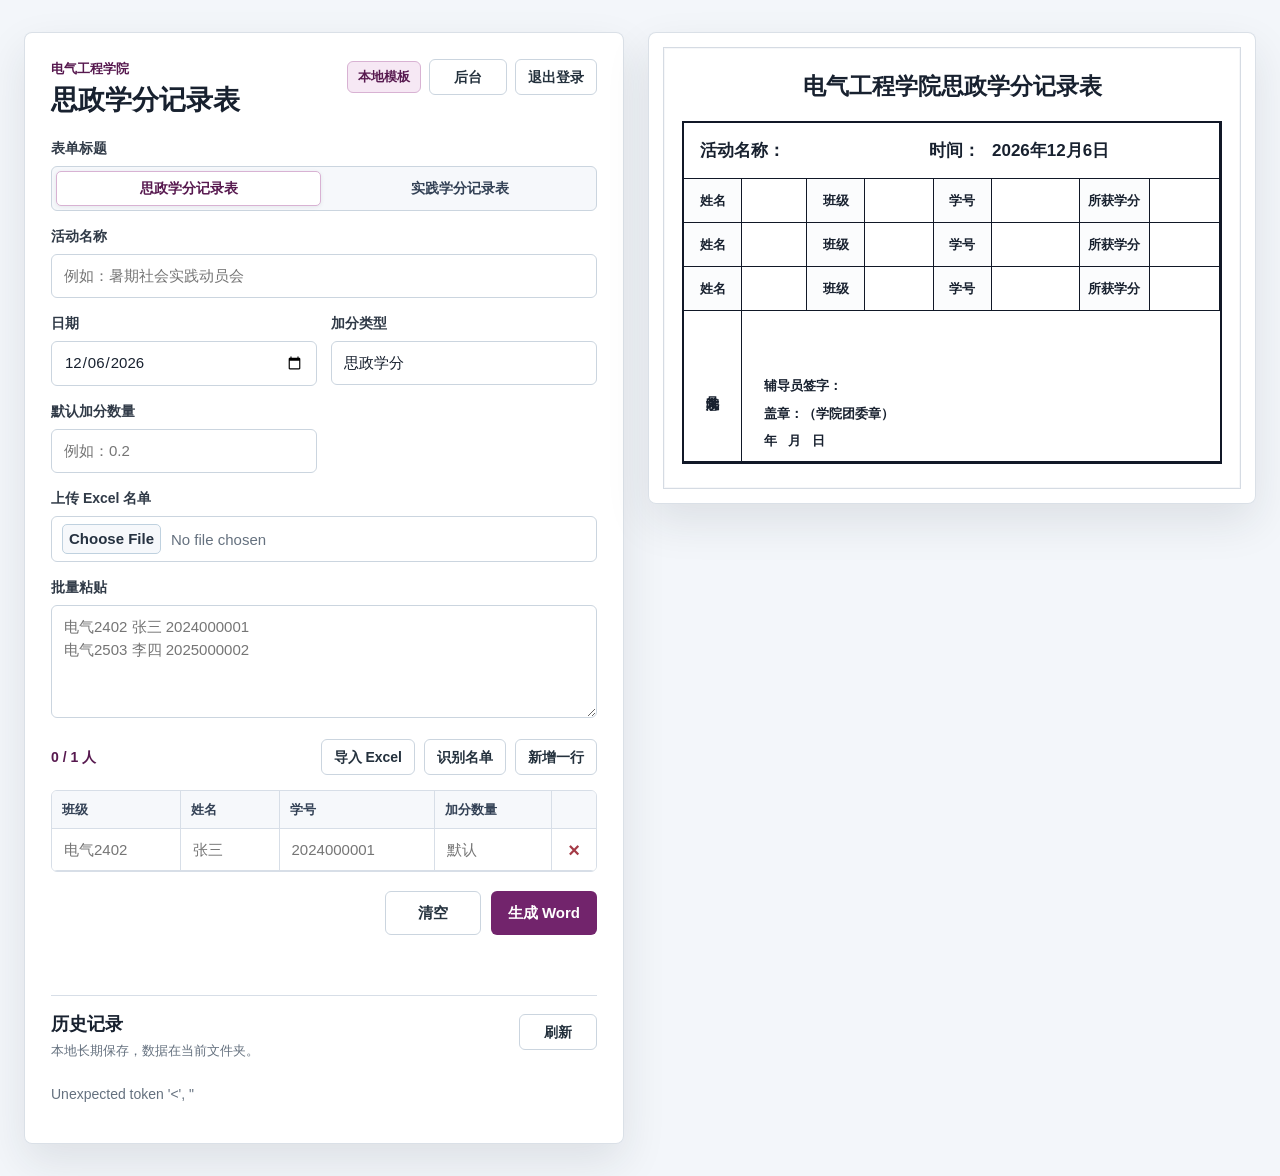
==== index.html @ 794c8728 "Initial sanitized web form generator" ====
<!doctype html>
<html lang="zh-CN">
  <head>
    <meta charset="utf-8" />
    <meta name="viewport" content="width=device-width, initial-scale=1" />
    <title>思政学分记录表自动生成器</title>
    <link rel="stylesheet" href="/app.css" />
  </head>
  <body>
    <main class="app-shell">
      <section class="form-panel" aria-labelledby="page-title">
        <div class="title-row">
          <div>
            <p class="eyebrow">电气工程学院</p>
            <h1 id="page-title">思政学分记录表</h1>
          </div>
          <div class="title-actions">
            <div class="status-pill" id="server-status">本地模板</div>
            <a class="secondary compact button-link" href="/admin">后台</a>
            <button class="secondary compact" type="button" id="logout-btn">退出登录</button>
          </div>
        </div>

        <form id="auto-form" autocomplete="off">
          <div class="field wide">
            <label>表单标题</label>
            <div class="segmented-control" role="radiogroup" aria-label="表单标题">
              <label class="segmented-option">
                <input type="radio" name="titleType" value="ideology" checked />
                <span>思政学分记录表</span>
              </label>
              <label class="segmented-option">
                <input type="radio" name="titleType" value="practice" />
                <span>实践学分记录表</span>
              </label>
            </div>
          </div>

          <div class="field wide">
            <label for="activityName">活动名称</label>
            <input id="activityName" name="activityName" type="text" placeholder="例如：暑期社会实践动员会" required />
          </div>

          <div class="field">
            <label for="date">日期</label>
            <input id="date" name="date" type="date" required />
          </div>

          <div class="field">
            <label for="creditType">加分类型</label>
            <input id="creditType" name="creditType" type="text" value="思政学分" required />
          </div>

          <div class="field">
            <label for="defaultPoints">默认加分数量</label>
            <input id="defaultPoints" name="defaultPoints" type="text" inputmode="decimal" placeholder="例如：0.2" />
          </div>

          <div class="field wide">
            <label for="rosterFile">上传 Excel 名单</label>
            <input id="rosterFile" name="rosterFile" type="file" accept=".xlsx" />
          </div>

          <div class="field wide">
            <label for="batchText">批量粘贴</label>
            <textarea id="batchText" name="batchText" rows="4" placeholder="电气2402 张三 2024000001&#10;电气2503 李四 2025000002"></textarea>
          </div>

          <div class="roster-toolbar wide">
            <span id="row-count">0 人</span>
            <button class="secondary compact" type="button" id="import-btn">导入 Excel</button>
            <button class="secondary compact" type="button" id="parse-btn">识别名单</button>
            <button class="secondary compact" type="button" id="add-row-btn">新增一行</button>
          </div>

          <div class="roster-table wide" aria-label="名单明细">
            <div class="roster-head">班级</div>
            <div class="roster-head">姓名</div>
            <div class="roster-head">学号</div>
            <div class="roster-head">加分数量</div>
            <div class="roster-head"></div>
            <div id="entries"></div>
          </div>

          <div class="actions">
            <button class="secondary" type="button" id="reset-btn">清空</button>
            <button class="primary" type="submit" id="submit-btn">生成 Word</button>
          </div>
        </form>

        <p class="message" id="message" role="status" aria-live="polite"></p>

        <section class="history-panel" aria-labelledby="history-title">
          <div class="history-title-row">
            <div>
              <h2 id="history-title">历史记录</h2>
              <p>本地长期保存，数据在当前文件夹。</p>
            </div>
            <button class="secondary compact" type="button" id="refresh-history-btn">刷新</button>
          </div>
          <div class="history-list" id="history-list"></div>
        </section>
      </section>

      <aside class="preview-panel" aria-label="模板预览">
        <div class="paper">
          <h2 id="preview-title">电气工程学院思政学分记录表</h2>
          <div class="table-preview">
            <div class="cell full"><strong>活动名称：</strong><span id="preview-activity"></span><strong>时间：</strong><span id="preview-date"></span></div>
            <div id="preview-rows"></div>
            <div class="cell opinion">学院意见</div>
            <div class="cell sign"><br /><br />辅导员签字：<br />盖章：（学院团委章）<br />年&nbsp;&nbsp;&nbsp;月&nbsp;&nbsp;&nbsp;日</div>
          </div>
        </div>
      </aside>
    </main>
    <script src="/app.js"></script>
  </body>
</html>
---- app.css ----
:root {
  color-scheme: light;
  --ink: #18212f;
  --muted: #65717f;
  --line: #d7dee7;
  --surface: #ffffff;
  --surface-soft: #f6f8fb;
  --bg: #f3f6fa;
  --accent: #72246c;
  --accent-strong: #57194f;
  --accent-soft: #f6e8f4;
  --accent-border: #d8b2d3;
  --danger: #a43a46;
  --danger-soft: #fff2f4;
  --shadow: 0 18px 44px rgba(28, 38, 48, 0.1);
  font-family: -apple-system, BlinkMacSystemFont, "Segoe UI", "PingFang SC", "Microsoft YaHei", sans-serif;
}

* {
  box-sizing: border-box;
}

html {
  min-height: 100%;
}

body {
  margin: 0;
  min-width: 320px;
  min-height: 100vh;
  color: var(--ink);
  background: var(--bg);
  font-size: 15px;
  line-height: 1.5;
}

button,
input,
textarea,
.button-link {
  font: inherit;
}

button,
input,
textarea,
.button-link,
.history-item,
.paper {
  max-width: 100%;
}

.app-shell {
  width: min(1360px, calc(100vw - 48px));
  min-height: 100vh;
  margin: 0 auto;
  padding: 32px 0;
  display: grid;
  grid-template-columns: minmax(520px, 600px) minmax(0, 1fr);
  gap: 24px;
  align-items: start;
}

.admin-shell {
  width: min(1120px, calc(100vw - 48px));
  min-height: 100vh;
  margin: 0 auto;
  padding: 32px 0;
}

.login-shell {
  width: min(430px, calc(100vw - 36px));
  min-height: 100vh;
  margin: 0 auto;
  display: grid;
  align-items: center;
  padding: 28px 0;
}

.login-card {
  border: 1px solid rgba(148, 163, 184, 0.34);
  border-radius: 8px;
  background: rgba(255, 255, 255, 0.97);
  box-shadow: var(--shadow);
  padding: 28px;
}

.login-card h1 {
  margin-bottom: 22px;
}

.login-card form {
  display: grid;
  grid-template-columns: 1fr;
  gap: 14px;
}

.login-card button {
  width: 100%;
}

.form-panel,
.preview-panel,
.admin-panel {
  background: rgba(255, 255, 255, 0.96);
  border: 1px solid rgba(148, 163, 184, 0.34);
  border-radius: 8px;
  box-shadow: var(--shadow);
}

.form-panel {
  padding: 26px;
  min-width: 0;
}

.admin-panel {
  padding: 26px;
}

.preview-panel {
  padding: 20px;
  overflow: auto;
  position: sticky;
  top: 24px;
  max-height: calc(100vh - 48px);
}

.title-row {
  display: flex;
  align-items: flex-start;
  justify-content: space-between;
  gap: 16px;
  margin-bottom: 22px;
}

.title-actions {
  display: flex;
  align-items: center;
  justify-content: flex-end;
  flex-wrap: wrap;
  gap: 8px;
}

.eyebrow {
  margin: 0 0 5px;
  color: var(--accent-strong);
  font-size: 13px;
  font-weight: 800;
}

h1,
h2 {
  margin: 0;
  letter-spacing: 0;
}

h1 {
  font-size: 27px;
  line-height: 1.22;
}

.status-pill {
  flex: 0 0 auto;
  min-height: 32px;
  display: inline-flex;
  align-items: center;
  justify-content: center;
  border: 1px solid var(--accent-border);
  background: var(--accent-soft);
  color: var(--accent-strong);
  border-radius: 6px;
  padding: 5px 10px;
  font-size: 13px;
  font-weight: 800;
  white-space: nowrap;
}

form {
  display: grid;
  grid-template-columns: repeat(2, minmax(0, 1fr));
  gap: 15px 14px;
}

.field {
  min-width: 0;
}

.wide {
  grid-column: 1 / -1;
}

label {
  display: block;
  margin-bottom: 7px;
  color: #303a47;
  font-size: 14px;
  font-weight: 800;
}

.segmented-control {
  display: grid;
  grid-template-columns: repeat(2, minmax(0, 1fr));
  gap: 6px;
  min-height: 44px;
  padding: 4px;
  border: 1px solid #cbd5df;
  border-radius: 6px;
  background: var(--surface-soft);
}

.segmented-option {
  min-width: 0;
  margin: 0;
  cursor: pointer;
}

.segmented-option input {
  position: absolute;
  width: 1px;
  height: 1px;
  opacity: 0;
  pointer-events: none;
}

.segmented-option span {
  min-height: 34px;
  display: flex;
  align-items: center;
  justify-content: center;
  border: 1px solid transparent;
  border-radius: 5px;
  padding: 6px 10px;
  color: #334155;
  font-size: 14px;
  font-weight: 900;
  text-align: center;
  overflow-wrap: anywhere;
}

.segmented-option input:checked + span {
  border-color: var(--accent-border);
  background: #fff;
  color: var(--accent-strong);
  box-shadow: 0 1px 4px rgba(28, 38, 48, 0.08);
}

.segmented-option input:focus-visible + span {
  box-shadow: 0 0 0 3px rgba(114, 36, 108, 0.15);
}

input,
textarea {
  width: 100%;
  min-width: 0;
  min-height: 44px;
  border: 1px solid #cbd5df;
  border-radius: 6px;
  padding: 9px 12px;
  background: #fff;
  color: var(--ink);
  outline: none;
  transition: border-color 0.16s ease, box-shadow 0.16s ease, background 0.16s ease;
}

textarea {
  min-height: 112px;
  resize: vertical;
  line-height: 1.55;
}

input[type="file"] {
  padding: 7px 10px;
  color: var(--muted);
}

input[type="file"]::file-selector-button {
  min-height: 30px;
  margin-right: 10px;
  border: 1px solid #bfd1df;
  border-radius: 5px;
  background: var(--surface-soft);
  color: #263241;
  font-weight: 800;
  cursor: pointer;
}

input:focus,
textarea:focus {
  border-color: var(--accent);
  box-shadow: 0 0 0 3px rgba(114, 36, 108, 0.15);
}

.roster-toolbar {
  display: flex;
  align-items: center;
  justify-content: flex-end;
  flex-wrap: wrap;
  gap: 9px;
  min-width: 0;
  color: var(--muted);
  font-size: 14px;
}

#row-count {
  margin-right: auto;
  min-height: 36px;
  display: inline-flex;
  align-items: center;
  color: var(--accent-strong);
  font-weight: 900;
  white-space: nowrap;
}

.roster-table {
  display: grid;
  grid-template-columns:
    minmax(112px, 0.95fr)
    minmax(86px, 0.72fr)
    minmax(148px, 1.14fr)
    minmax(108px, 0.86fr)
    44px;
  width: 100%;
  border: 1px solid var(--line);
  border-radius: 6px;
  overflow-x: auto;
  background: #fff;
  -webkit-overflow-scrolling: touch;
}

.roster-head {
  min-height: 38px;
  display: flex;
  align-items: center;
  padding: 8px 10px;
  background: var(--surface-soft);
  border-right: 1px solid var(--line);
  border-bottom: 1px solid var(--line);
  color: #334155;
  font-size: 13px;
  font-weight: 900;
  white-space: nowrap;
}

.roster-head:nth-child(5) {
  border-right: 0;
}

#entries,
.entry-row,
#preview-rows {
  display: contents;
}

.entry-row input {
  min-height: 42px;
  border: 0;
  border-radius: 0;
  border-right: 1px solid var(--line);
  border-bottom: 1px solid var(--line);
  background: #fff;
}

.entry-row input[data-invalid="true"] {
  background: #fff4f1;
  box-shadow: inset 0 0 0 1px #dc8a7d;
}

.entry-row input:focus {
  position: relative;
  z-index: 1;
}

.remove-row {
  width: 44px;
  min-width: 44px;
  min-height: 42px;
  padding: 0;
  border: 0;
  border-bottom: 1px solid var(--line);
  border-radius: 0;
  background: #fff;
  color: var(--danger);
  font-size: 20px;
  line-height: 1;
}

.remove-row:hover {
  background: var(--danger-soft);
}

.actions {
  grid-column: 1 / -1;
  display: flex;
  justify-content: flex-end;
  gap: 10px;
  margin-top: 4px;
}

button,
.button-link {
  min-width: 96px;
  min-height: 44px;
  border-radius: 6px;
  padding: 0 16px;
  border: 1px solid transparent;
  display: inline-flex;
  align-items: center;
  justify-content: center;
  cursor: pointer;
  font-weight: 900;
  line-height: 1.2;
  text-decoration: none;
  white-space: nowrap;
  transition: background 0.16s ease, border-color 0.16s ease, color 0.16s ease, transform 0.12s ease;
}

button:hover:not(:disabled),
.button-link:hover {
  transform: translateY(-1px);
}

button:disabled {
  cursor: wait;
  opacity: 0.68;
}

.compact {
  min-width: 78px;
  min-height: 36px;
  padding: 0 12px;
  font-size: 14px;
}

.primary {
  color: #fff;
  background: var(--accent);
}

.primary:hover:not(:disabled) {
  background: var(--accent-strong);
}

.secondary {
  color: #24313d;
  background: #fff;
  border-color: #cbd5df;
}

.secondary:hover {
  background: var(--surface-soft);
}

.danger {
  color: var(--danger);
  background: #fff;
  border-color: #e4b8bf;
}

.danger:hover {
  background: var(--danger-soft);
}

.message {
  min-height: 22px;
  margin: 16px 0 0;
  color: var(--muted);
  font-size: 14px;
  overflow-wrap: anywhere;
}

.message.error {
  color: #a12f2f;
}

.message.success {
  color: var(--accent-strong);
}

.history-panel {
  margin-top: 22px;
  padding-top: 18px;
  border-top: 1px solid var(--line);
}

.history-title-row {
  display: flex;
  align-items: flex-start;
  justify-content: space-between;
  gap: 14px;
  margin-bottom: 12px;
}

.history-title-row h2 {
  font-size: 18px;
  line-height: 1.2;
}

.history-title-row p {
  margin: 5px 0 0;
  color: var(--muted);
  font-size: 13px;
}

.history-list {
  display: grid;
  gap: 10px;
}

.admin-stats {
  display: grid;
  grid-template-columns: repeat(4, minmax(0, 1fr));
  gap: 12px;
  margin: 8px 0 14px;
}

.stat-card {
  min-width: 0;
  min-height: 86px;
  display: grid;
  align-content: center;
  gap: 8px;
  border: 1px solid var(--line);
  border-radius: 6px;
  padding: 14px;
  background: #fff;
}

.stat-card span {
  color: var(--muted);
  font-size: 13px;
  font-weight: 800;
}

.stat-card strong {
  color: var(--accent-strong);
  font-size: 30px;
  line-height: 1;
}

.admin-meta {
  min-height: 22px;
  margin: 0 0 18px;
  color: var(--muted);
  font-size: 13px;
}

.admin-section {
  padding-top: 18px;
  border-top: 1px solid var(--line);
}

.admin-section + .admin-section {
  margin-top: 22px;
}

.admin-table-wrap {
  width: 100%;
  overflow-x: auto;
  border: 1px solid var(--line);
  border-radius: 6px;
  background: #fff;
  -webkit-overflow-scrolling: touch;
}

.admin-table {
  width: 100%;
  min-width: 780px;
  border-collapse: collapse;
  table-layout: fixed;
}

.admin-table th,
.admin-table td {
  padding: 10px 12px;
  border-bottom: 1px solid var(--line);
  text-align: left;
  vertical-align: middle;
  font-size: 13px;
  overflow-wrap: anywhere;
}

.admin-table th {
  background: var(--surface-soft);
  color: #334155;
  font-weight: 900;
  white-space: nowrap;
}

.admin-table tr:last-child td {
  border-bottom: 0;
}

.admin-table th:nth-child(1),
.admin-table td:nth-child(1) {
  width: 150px;
}

.admin-table th:nth-child(2),
.admin-table td:nth-child(2),
.admin-table th:nth-child(3),
.admin-table td:nth-child(3) {
  width: 166px;
}

.ip-cell {
  color: var(--accent-strong);
  font-weight: 900;
}

.ua-cell {
  color: var(--muted);
  font-size: 12px;
}

.admin-empty {
  height: 58px;
  color: var(--muted);
  text-align: center;
}

.login-state {
  min-width: 48px;
  min-height: 26px;
  display: inline-flex;
  align-items: center;
  justify-content: center;
  border-radius: 5px;
  padding: 3px 8px;
  font-size: 12px;
  font-weight: 900;
}

.login-state.success {
  border: 1px solid var(--accent-border);
  background: var(--accent-soft);
  color: var(--accent-strong);
}

.login-state.failed {
  border: 1px solid #e4b8bf;
  background: var(--danger-soft);
  color: var(--danger);
}

.history-empty {
  min-height: 44px;
  display: flex;
  align-items: center;
  color: var(--muted);
  font-size: 14px;
}

.history-item {
  border: 1px solid var(--line);
  border-radius: 6px;
  padding: 12px;
  background: #fff;
}

.history-main {
  display: flex;
  align-items: flex-start;
  justify-content: space-between;
  gap: 12px;
  margin-bottom: 10px;
}

.history-main > div:first-child {
  min-width: 0;
}

.history-name {
  font-weight: 900;
  line-height: 1.35;
  overflow-wrap: anywhere;
}

.history-meta {
  margin-top: 4px;
  color: var(--muted);
  font-size: 13px;
  line-height: 1.45;
  overflow-wrap: anywhere;
}

.history-actions {
  display: flex;
  justify-content: flex-end;
  flex-wrap: wrap;
  gap: 8px;
}

.paper {
  width: 100%;
  min-width: 0;
  background: #fff;
  border: 1px solid #d5dbe3;
  padding: 30px 28px;
  box-shadow: inset 0 0 0 1px #f6f7f9;
}

.paper h2 {
  margin-bottom: 20px;
  text-align: center;
  font-size: 23px;
  line-height: 1.25;
  font-weight: 700;
}

.table-preview {
  display: grid;
  grid-template-columns:
    58px minmax(54px, 1fr)
    58px minmax(68px, 1.05fr)
    58px minmax(88px, 1.22fr)
    70px minmax(70px, 1fr);
  border: 2px solid #111827;
  font-size: 13px;
  font-weight: 700;
}

.cell {
  min-width: 0;
  min-height: 44px;
  border-right: 1px solid #111827;
  border-bottom: 1px solid #111827;
  display: flex;
  align-items: center;
  justify-content: center;
  padding: 7px 8px;
  text-align: center;
  overflow-wrap: anywhere;
}

.preview-empty {
  color: #9aa3ad;
  font-weight: 500;
}

.cell:nth-child(8n + 1) {
  border-left: 0;
}

.full {
  grid-column: 1 / -1;
  min-height: 56px;
  justify-content: flex-start;
  align-content: center;
  flex-wrap: wrap;
  gap: 8px 12px;
  padding-left: 16px;
  padding-right: 16px;
  font-size: 17px;
}

.full span {
  min-width: 120px;
  text-align: left;
}

.label {
  background: #fbfcfd;
}

.value {
  font-weight: 500;
}

.opinion {
  grid-column: span 1;
  min-height: 124px;
  writing-mode: vertical-rl;
  letter-spacing: 0;
}

.sign {
  grid-column: span 7;
  min-height: 124px;
  justify-content: flex-start;
  padding-left: 22px;
  line-height: 2.1;
  border-right: 0;
  text-align: left;
}

@media (max-width: 1280px) {
  .preview-panel {
    padding: 14px;
  }

  .paper {
    padding: 24px 18px;
  }
}

@media (max-width: 1120px) {
  .app-shell {
    grid-template-columns: 1fr;
    align-items: stretch;
  }

  .preview-panel {
    position: static;
    max-height: none;
  }
}

@media (max-width: 720px) {
  .app-shell,
  .admin-shell {
    width: calc(100vw - 28px);
    padding: 18px 0;
    gap: 18px;
  }

  .form-panel,
  .preview-panel,
  .admin-panel {
    padding: 18px;
  }

  form {
    grid-template-columns: 1fr;
  }

  .title-row {
    align-items: flex-start;
    flex-direction: column;
  }

  .title-actions {
    width: 100%;
    justify-content: flex-start;
  }

  .title-actions .compact {
    flex: 1 1 96px;
  }

  h1 {
    font-size: 24px;
  }

  .admin-stats {
    grid-template-columns: repeat(2, minmax(0, 1fr));
    gap: 10px;
  }

  .stat-card {
    min-height: 78px;
    padding: 12px;
  }

  .stat-card strong {
    font-size: 25px;
  }

  .admin-table {
    min-width: 720px;
  }

  .roster-toolbar {
    justify-content: flex-start;
  }

  #row-count {
    width: 100%;
    margin-right: 0;
  }

  .roster-toolbar .compact {
    flex: 1 1 118px;
  }

  .segmented-control {
    grid-template-columns: 1fr;
  }

  .roster-table {
    grid-template-columns:
      minmax(70px, 0.9fr)
      minmax(62px, 0.75fr)
      minmax(92px, 1fr)
      minmax(58px, 0.72fr)
      34px;
    font-size: 13px;
  }

  .roster-head {
    padding: 7px 8px;
    font-size: 12px;
  }

  .entry-row input {
    padding: 7px 8px;
    font-size: 13px;
  }

  .remove-row {
    width: 34px;
    min-width: 34px;
    font-size: 18px;
  }

  .actions {
    flex-direction: column-reverse;
  }

  .actions button {
    width: 100%;
  }

  .history-title-row {
    align-items: stretch;
  }

  .history-actions .compact {
    flex: 1 1 86px;
  }

  .paper {
    min-width: 0;
    padding: 18px 14px;
  }

  .paper h2 {
    margin-bottom: 14px;
    font-size: 18px;
  }

  .table-preview {
    grid-template-columns:
      34px minmax(24px, 1fr)
      34px minmax(28px, 1fr)
      34px minmax(50px, 1.2fr)
      40px minmax(30px, 1fr);
    font-size: 11px;
  }

  .cell {
    min-height: 36px;
    padding: 5px 4px;
  }

  .full {
    min-height: 48px;
    gap: 4px 8px;
    padding: 8px;
    font-size: 12px;
  }

  .full span {
    min-width: 0;
  }

  .opinion,
  .sign {
    min-height: 104px;
  }

  .sign {
    padding-left: 12px;
    line-height: 1.9;
  }
}

@media (max-width: 460px) {
  .app-shell {
    width: calc(100vw - 20px);
  }

  .form-panel,
  .preview-panel {
    padding: 15px;
  }

  .title-row,
  .history-title-row,
  .history-main {
    flex-direction: column;
  }

  .title-actions {
    justify-content: flex-start;
  }

  .status-pill {
    max-width: 100%;
  }

  .history-main .status-pill {
    align-self: flex-start;
  }

  textarea {
    min-height: 132px;
  }

  .paper {
    padding: 14px 10px;
  }

  .paper h2 {
    font-size: 16px;
  }

  .table-preview {
    grid-template-columns:
      28px minmax(18px, 1fr)
      28px minmax(24px, 1fr)
      28px minmax(42px, 1.25fr)
      32px minmax(24px, 1fr);
    font-size: 10px;
  }

  .cell {
    min-height: 34px;
    padding: 4px 3px;
  }

  .full {
    min-height: 46px;
    padding: 6px;
    font-size: 10px;
  }

  .opinion,
  .sign {
    min-height: 96px;
  }

  .sign {
    padding-left: 8px;
  }
}
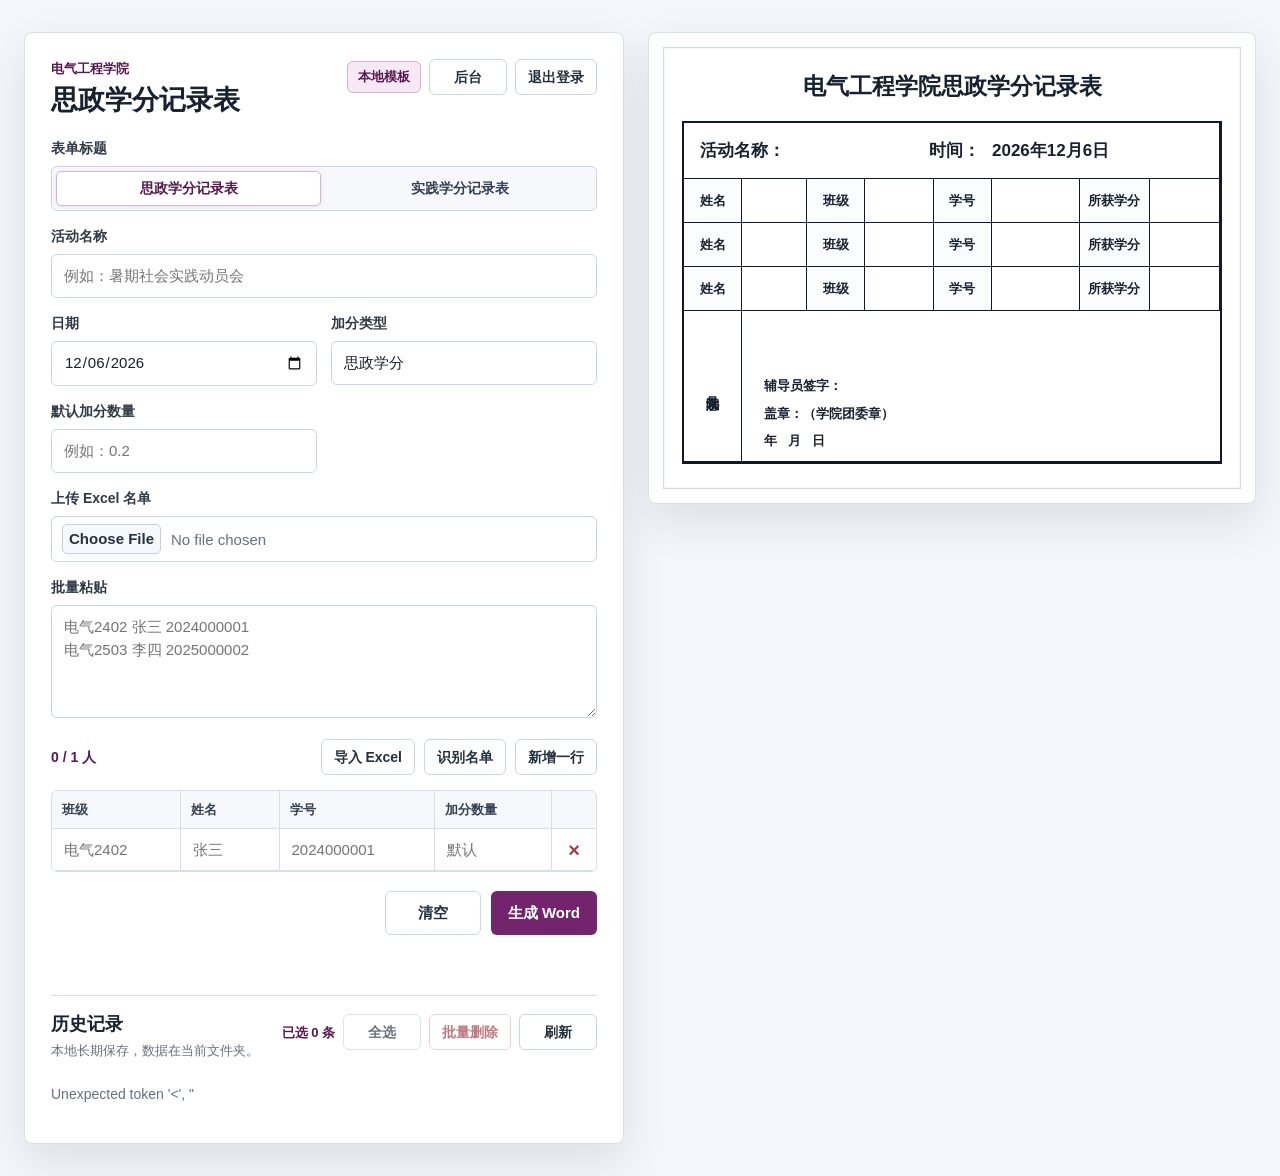
==== commit 3beebe8e: "Add bulk history deletion" ====
--- a/index.html
+++ b/index.html
@@ -96,7 +96,12 @@
               <h2 id="history-title">历史记录</h2>
               <p>本地长期保存，数据在当前文件夹。</p>
             </div>
-            <button class="secondary compact" type="button" id="refresh-history-btn">刷新</button>
+            <div class="history-tools">
+              <span id="history-selected-count">已选 0 条</span>
+              <button class="secondary compact" type="button" id="toggle-history-selection-btn">全选</button>
+              <button class="danger compact" type="button" id="bulk-delete-history-btn" disabled>批量删除</button>
+              <button class="secondary compact" type="button" id="refresh-history-btn">刷新</button>
+            </div>
           </div>
           <div class="history-list" id="history-list"></div>
         </section>
--- a/app.css
+++ b/app.css
@@ -501,6 +501,24 @@
   font-size: 13px;
 }
 
+.history-tools {
+  display: flex;
+  align-items: center;
+  justify-content: flex-end;
+  flex-wrap: wrap;
+  gap: 8px;
+}
+
+.history-tools span {
+  min-height: 36px;
+  display: inline-flex;
+  align-items: center;
+  color: var(--accent-strong);
+  font-size: 13px;
+  font-weight: 900;
+  white-space: nowrap;
+}
+
 .history-list {
   display: grid;
   gap: 10px;
@@ -665,8 +683,31 @@
   margin-bottom: 10px;
 }
 
-.history-main > div:first-child {
+.history-text {
+  flex: 1 1 auto;
   min-width: 0;
+}
+
+.history-select {
+  flex: 0 0 auto;
+  width: 24px;
+  height: 32px;
+  display: inline-flex;
+  align-items: center;
+  justify-content: center;
+  margin: 0;
+  cursor: pointer;
+}
+
+.history-select input {
+  width: 18px;
+  min-width: 18px;
+  height: 18px;
+  min-height: 18px;
+  margin: 0;
+  padding: 0;
+  accent-color: var(--accent);
+  cursor: pointer;
 }
 
 .history-name {
@@ -914,6 +955,14 @@
     align-items: stretch;
   }
 
+  .history-tools {
+    justify-content: flex-start;
+  }
+
+  .history-tools .compact {
+    flex: 1 1 92px;
+  }
+
   .history-actions .compact {
     flex: 1 1 86px;
   }
@@ -992,6 +1041,15 @@
     align-self: flex-start;
   }
 
+  .history-main {
+    display: grid;
+    grid-template-columns: 24px minmax(0, 1fr);
+  }
+
+  .history-main .status-pill {
+    grid-column: 2;
+  }
+
   textarea {
     min-height: 132px;
   }
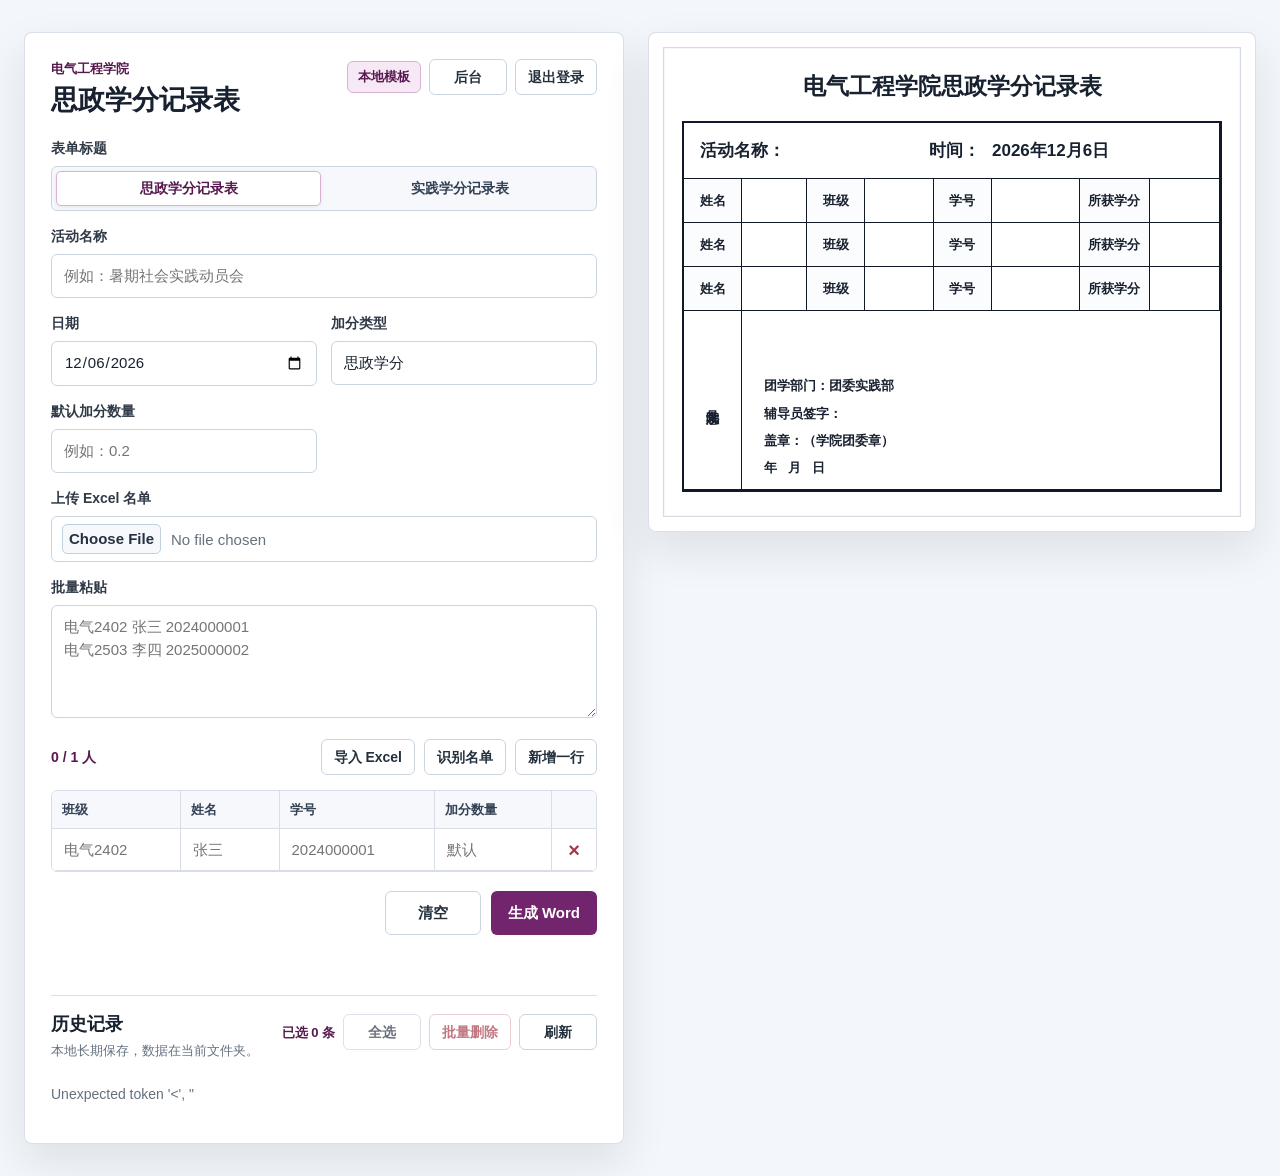
==== commit e337cfd4: "Add department line to signature cell" ====
--- a/index.html
+++ b/index.html
@@ -114,7 +114,7 @@
             <div class="cell full"><strong>活动名称：</strong><span id="preview-activity"></span><strong>时间：</strong><span id="preview-date"></span></div>
             <div id="preview-rows"></div>
             <div class="cell opinion">学院意见</div>
-            <div class="cell sign"><br /><br />辅导员签字：<br />盖章：（学院团委章）<br />年&nbsp;&nbsp;&nbsp;月&nbsp;&nbsp;&nbsp;日</div>
+            <div class="cell sign"><br /><br />团学部门：团委实践部<br />辅导员签字：<br />盖章：（学院团委章）<br />年&nbsp;&nbsp;&nbsp;月&nbsp;&nbsp;&nbsp;日</div>
           </div>
         </div>
       </aside>
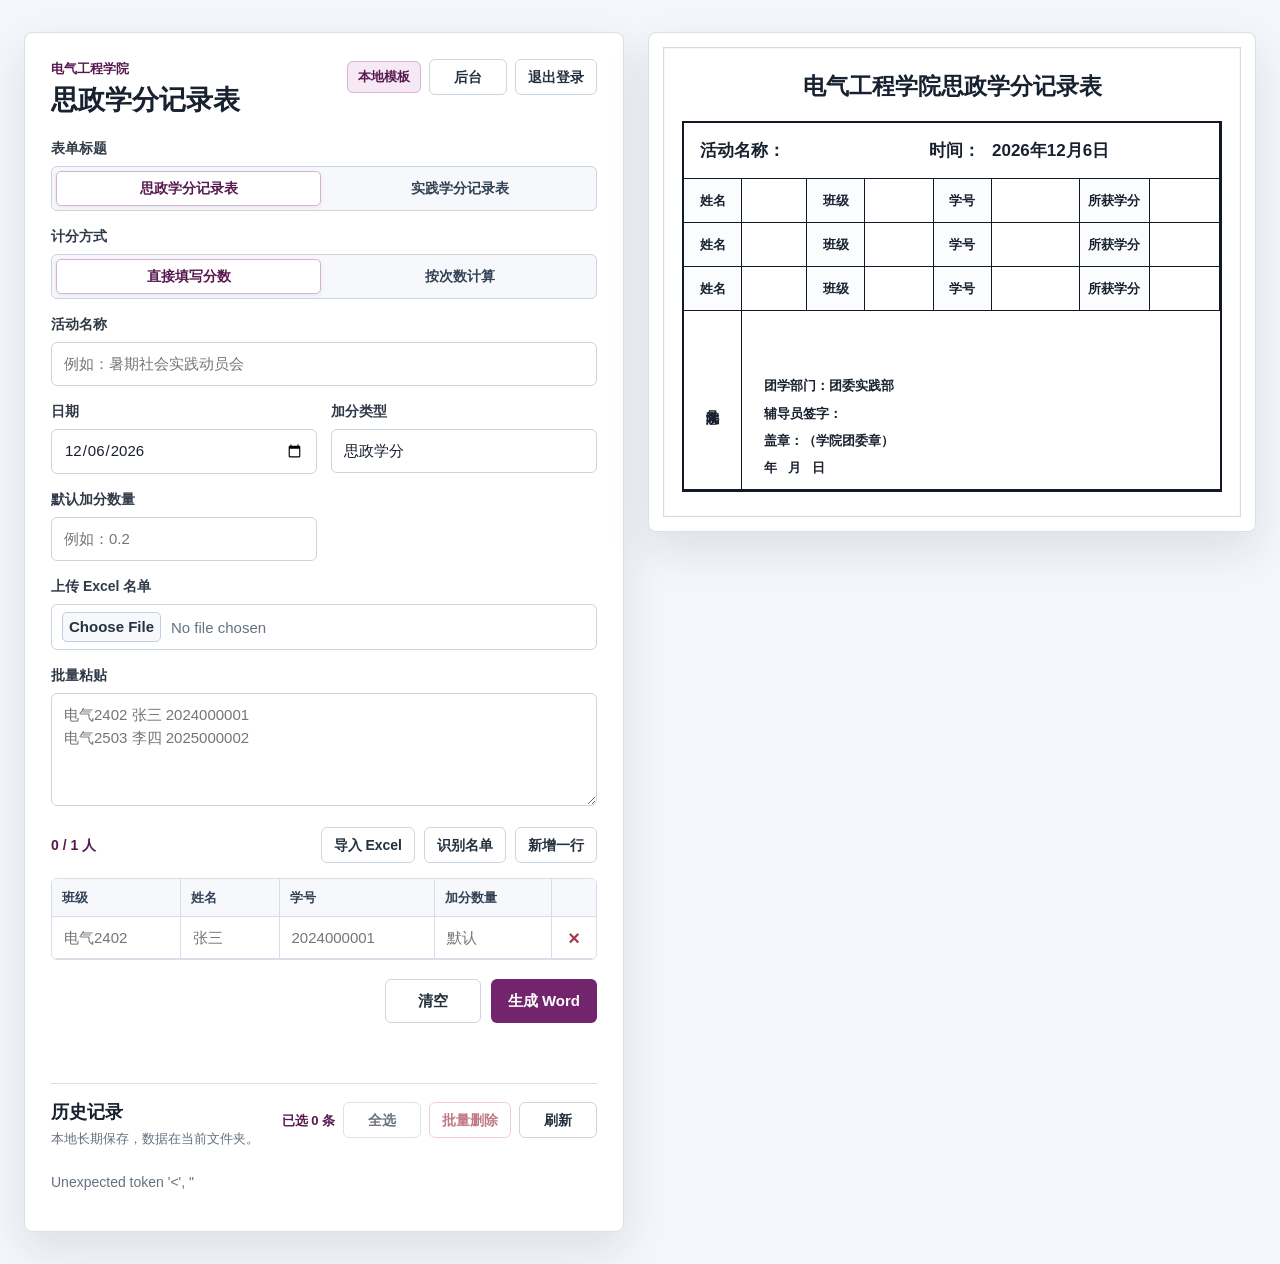
==== commit 7fadfe44: "Support count-based scoring" ====
--- a/index.html
+++ b/index.html
@@ -37,6 +37,20 @@
           </div>
 
           <div class="field wide">
+            <label>计分方式</label>
+            <div class="segmented-control" role="radiogroup" aria-label="计分方式">
+              <label class="segmented-option">
+                <input type="radio" name="scoreMode" value="points" checked />
+                <span>直接填写分数</span>
+              </label>
+              <label class="segmented-option">
+                <input type="radio" name="scoreMode" value="count" />
+                <span>按次数计算</span>
+              </label>
+            </div>
+          </div>
+
+          <div class="field wide">
             <label for="activityName">活动名称</label>
             <input id="activityName" name="activityName" type="text" placeholder="例如：暑期社会实践动员会" required />
           </div>
@@ -52,7 +66,7 @@
           </div>
 
           <div class="field">
-            <label for="defaultPoints">默认加分数量</label>
+            <label for="defaultPoints" id="default-points-label">默认加分数量</label>
             <input id="defaultPoints" name="defaultPoints" type="text" inputmode="decimal" placeholder="例如：0.2" />
           </div>
 
@@ -77,7 +91,7 @@
             <div class="roster-head">班级</div>
             <div class="roster-head">姓名</div>
             <div class="roster-head">学号</div>
-            <div class="roster-head">加分数量</div>
+            <div class="roster-head" id="points-head">加分数量</div>
             <div class="roster-head"></div>
             <div id="entries"></div>
           </div>
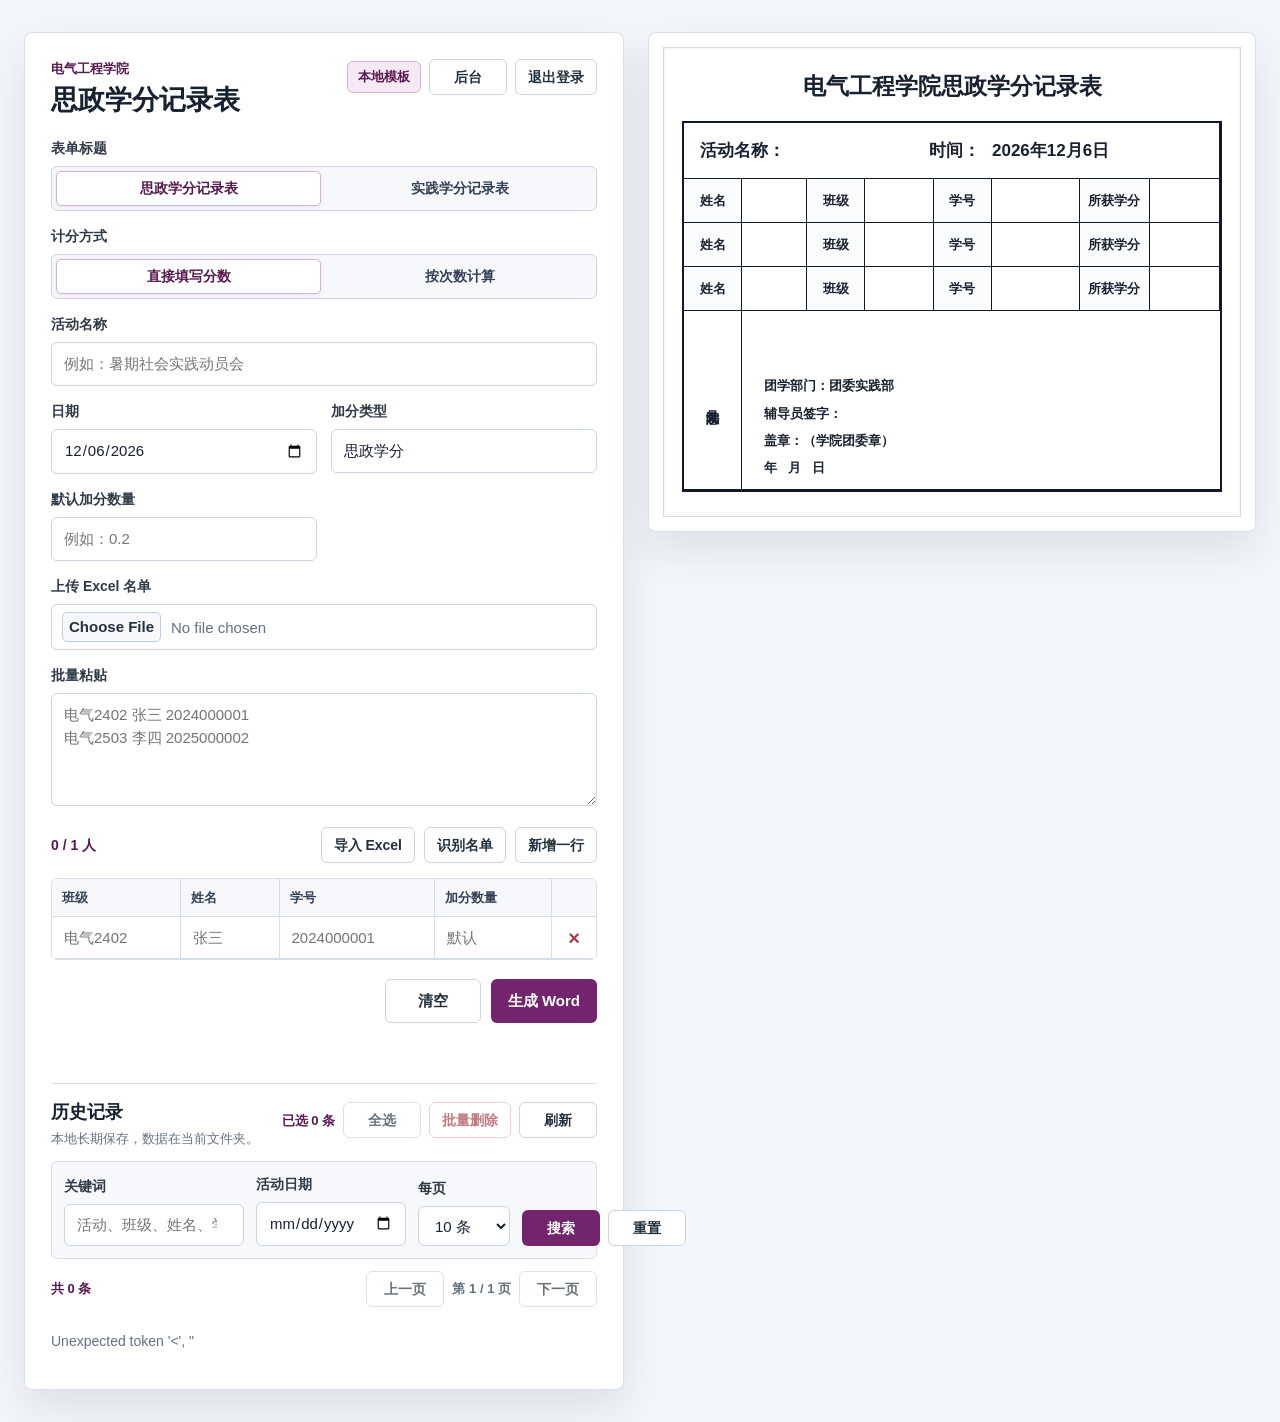
==== commit 3a26561d: "Add paginated searchable history" ====
--- a/index.html
+++ b/index.html
@@ -117,6 +117,36 @@
               <button class="secondary compact" type="button" id="refresh-history-btn">刷新</button>
             </div>
           </div>
+          <div class="history-search" role="search" aria-label="历史记录搜索">
+            <div class="field">
+              <label for="history-keyword">关键词</label>
+              <input id="history-keyword" type="search" placeholder="活动、班级、姓名、学号" />
+            </div>
+            <div class="field">
+              <label for="history-date">活动日期</label>
+              <input id="history-date" type="date" />
+            </div>
+            <div class="field">
+              <label for="history-page-size">每页</label>
+              <select id="history-page-size">
+                <option value="10">10 条</option>
+                <option value="20">20 条</option>
+                <option value="50">50 条</option>
+              </select>
+            </div>
+            <div class="history-search-actions">
+              <button class="primary compact" type="button" id="history-search-btn">搜索</button>
+              <button class="secondary compact" type="button" id="history-clear-search-btn">重置</button>
+            </div>
+          </div>
+          <div class="history-pagination">
+            <span id="history-result-summary">共 0 条</span>
+            <div class="history-page-actions">
+              <button class="secondary compact" type="button" id="history-prev-page-btn">上一页</button>
+              <span id="history-page-info">第 1 / 1 页</span>
+              <button class="secondary compact" type="button" id="history-next-page-btn">下一页</button>
+            </div>
+          </div>
           <div class="history-list" id="history-list"></div>
         </section>
       </section>
--- a/app.css
+++ b/app.css
@@ -36,6 +36,7 @@
 
 button,
 input,
+select,
 textarea,
 .button-link {
   font: inherit;
@@ -43,6 +44,7 @@
 
 button,
 input,
+select,
 textarea,
 .button-link,
 .history-item,
@@ -249,6 +251,7 @@
 }
 
 input,
+select,
 textarea {
   width: 100%;
   min-width: 0;
@@ -285,6 +288,7 @@
 }
 
 input:focus,
+select:focus,
 textarea:focus {
   border-color: var(--accent);
   box-shadow: 0 0 0 3px rgba(114, 36, 108, 0.15);
@@ -519,6 +523,58 @@
   white-space: nowrap;
 }
 
+.history-search {
+  display: grid;
+  grid-template-columns: minmax(180px, 1.4fr) minmax(150px, 0.95fr) minmax(92px, 0.56fr) auto;
+  gap: 12px;
+  align-items: end;
+  margin-bottom: 12px;
+  padding: 12px;
+  border: 1px solid var(--line);
+  border-radius: 6px;
+  background: var(--surface-soft);
+}
+
+.history-search input,
+.history-search select {
+  min-height: 40px;
+}
+
+.history-search-actions,
+.history-page-actions {
+  display: flex;
+  align-items: center;
+  justify-content: flex-end;
+  gap: 8px;
+}
+
+.history-search-actions {
+  min-width: 164px;
+}
+
+.history-pagination {
+  display: flex;
+  align-items: center;
+  justify-content: space-between;
+  gap: 12px;
+  margin-bottom: 12px;
+  color: var(--muted);
+  font-size: 13px;
+}
+
+#history-result-summary,
+#history-page-info {
+  min-height: 34px;
+  display: inline-flex;
+  align-items: center;
+  font-weight: 800;
+  white-space: nowrap;
+}
+
+#history-result-summary {
+  color: var(--accent-strong);
+}
+
 .history-list {
   display: grid;
   gap: 10px;
@@ -963,6 +1019,34 @@
     flex: 1 1 92px;
   }
 
+  .history-search {
+    grid-template-columns: 1fr 1fr;
+  }
+
+  .history-search .field:first-child {
+    grid-column: 1 / -1;
+  }
+
+  .history-search-actions {
+    grid-column: 1 / -1;
+    min-width: 0;
+  }
+
+  .history-search-actions .compact,
+  .history-page-actions .compact {
+    flex: 1 1 96px;
+  }
+
+  .history-pagination {
+    align-items: stretch;
+    flex-direction: column;
+  }
+
+  .history-page-actions {
+    justify-content: flex-start;
+    flex-wrap: wrap;
+  }
+
   .history-actions .compact {
     flex: 1 1 86px;
   }
@@ -1050,6 +1134,15 @@
     grid-column: 2;
   }
 
+  .history-search {
+    grid-template-columns: 1fr;
+  }
+
+  .history-search .field:first-child,
+  .history-search-actions {
+    grid-column: auto;
+  }
+
   textarea {
     min-height: 132px;
   }
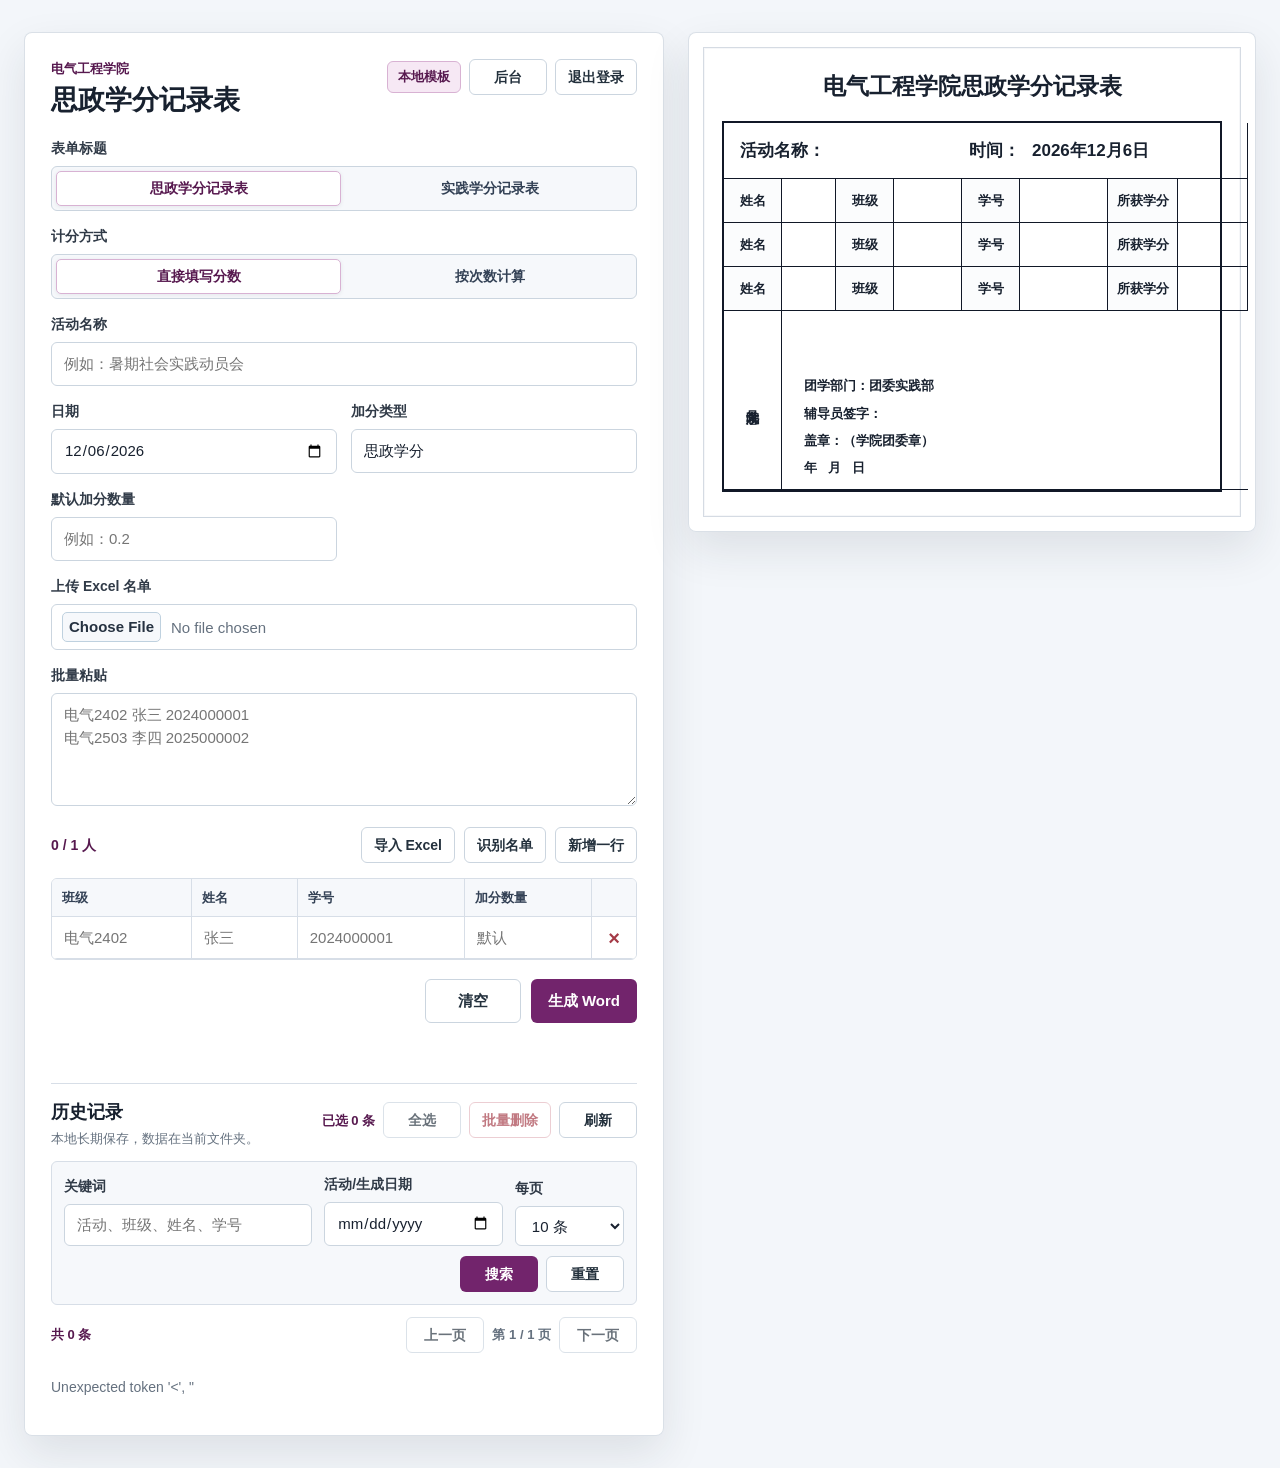
==== commit 4374961f: "Match history date filter against creation date" ====
--- a/index.html
+++ b/index.html
@@ -123,7 +123,7 @@
               <input id="history-keyword" type="search" placeholder="活动、班级、姓名、学号" />
             </div>
             <div class="field">
-              <label for="history-date">活动日期</label>
+              <label for="history-date">活动/生成日期</label>
               <input id="history-date" type="date" />
             </div>
             <div class="field">
--- a/app.css
+++ b/app.css
@@ -53,12 +53,12 @@
 }
 
 .app-shell {
-  width: min(1360px, calc(100vw - 48px));
+  width: min(1400px, calc(100vw - 48px));
   min-height: 100vh;
   margin: 0 auto;
   padding: 32px 0;
   display: grid;
-  grid-template-columns: minmax(520px, 600px) minmax(0, 1fr);
+  grid-template-columns: minmax(560px, 640px) minmax(0, 1fr);
   gap: 24px;
   align-items: start;
 }
@@ -525,8 +525,8 @@
 
 .history-search {
   display: grid;
-  grid-template-columns: minmax(180px, 1.4fr) minmax(150px, 0.95fr) minmax(92px, 0.56fr) auto;
-  gap: 12px;
+  grid-template-columns: minmax(0, 1fr) minmax(142px, 0.72fr) minmax(88px, 0.44fr);
+  gap: 10px 12px;
   align-items: end;
   margin-bottom: 12px;
   padding: 12px;
@@ -540,6 +540,10 @@
   min-height: 40px;
 }
 
+.history-search-actions {
+  grid-column: 1 / -1;
+}
+
 .history-search-actions,
 .history-page-actions {
   display: flex;
@@ -549,7 +553,7 @@
 }
 
 .history-search-actions {
-  min-width: 164px;
+  min-width: 0;
 }
 
 .history-pagination {
@@ -1132,6 +1136,7 @@
 
   .history-main .status-pill {
     grid-column: 2;
+    justify-self: start;
   }
 
   .history-search {
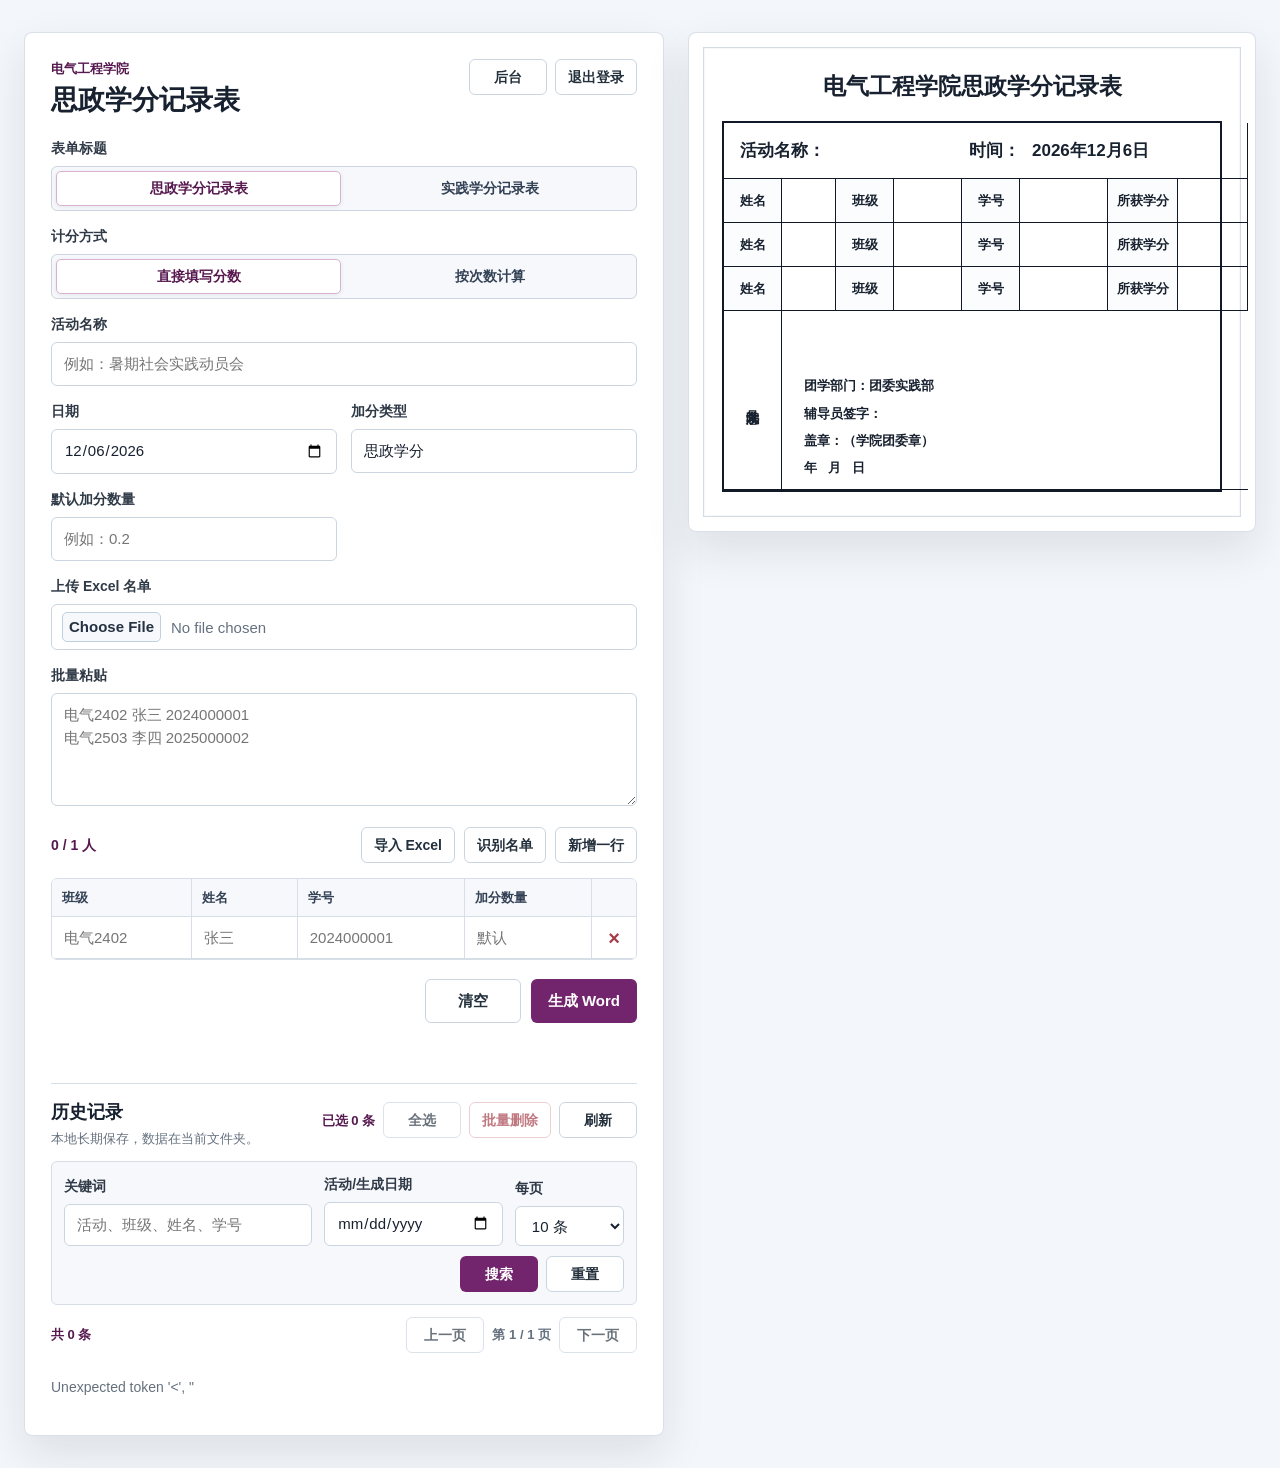
==== commit 6b46cea2: "Add separate admin login" ====
--- a/index.html
+++ b/index.html
@@ -15,7 +15,6 @@
             <h1 id="page-title">思政学分记录表</h1>
           </div>
           <div class="title-actions">
-            <div class="status-pill" id="server-status">本地模板</div>
             <a class="secondary compact button-link" href="/admin">后台</a>
             <button class="secondary compact" type="button" id="logout-btn">退出登录</button>
           </div>
